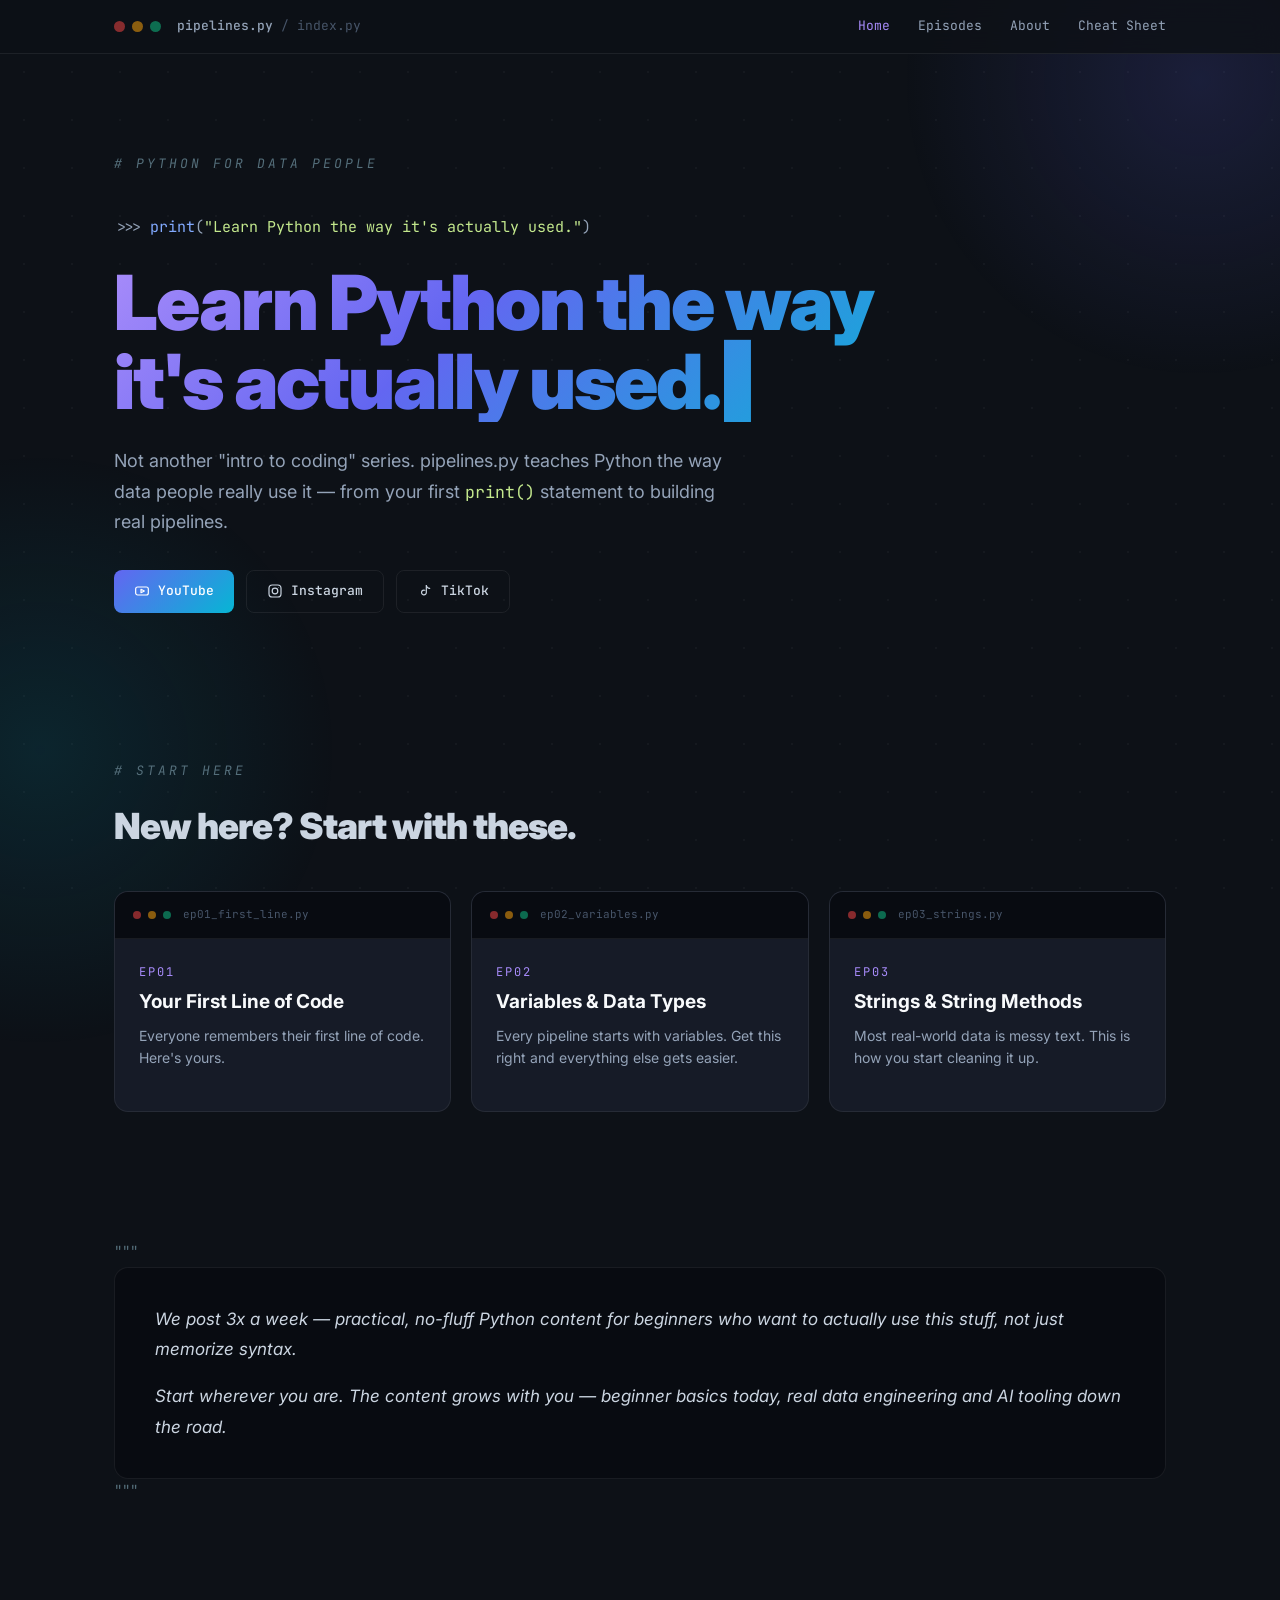
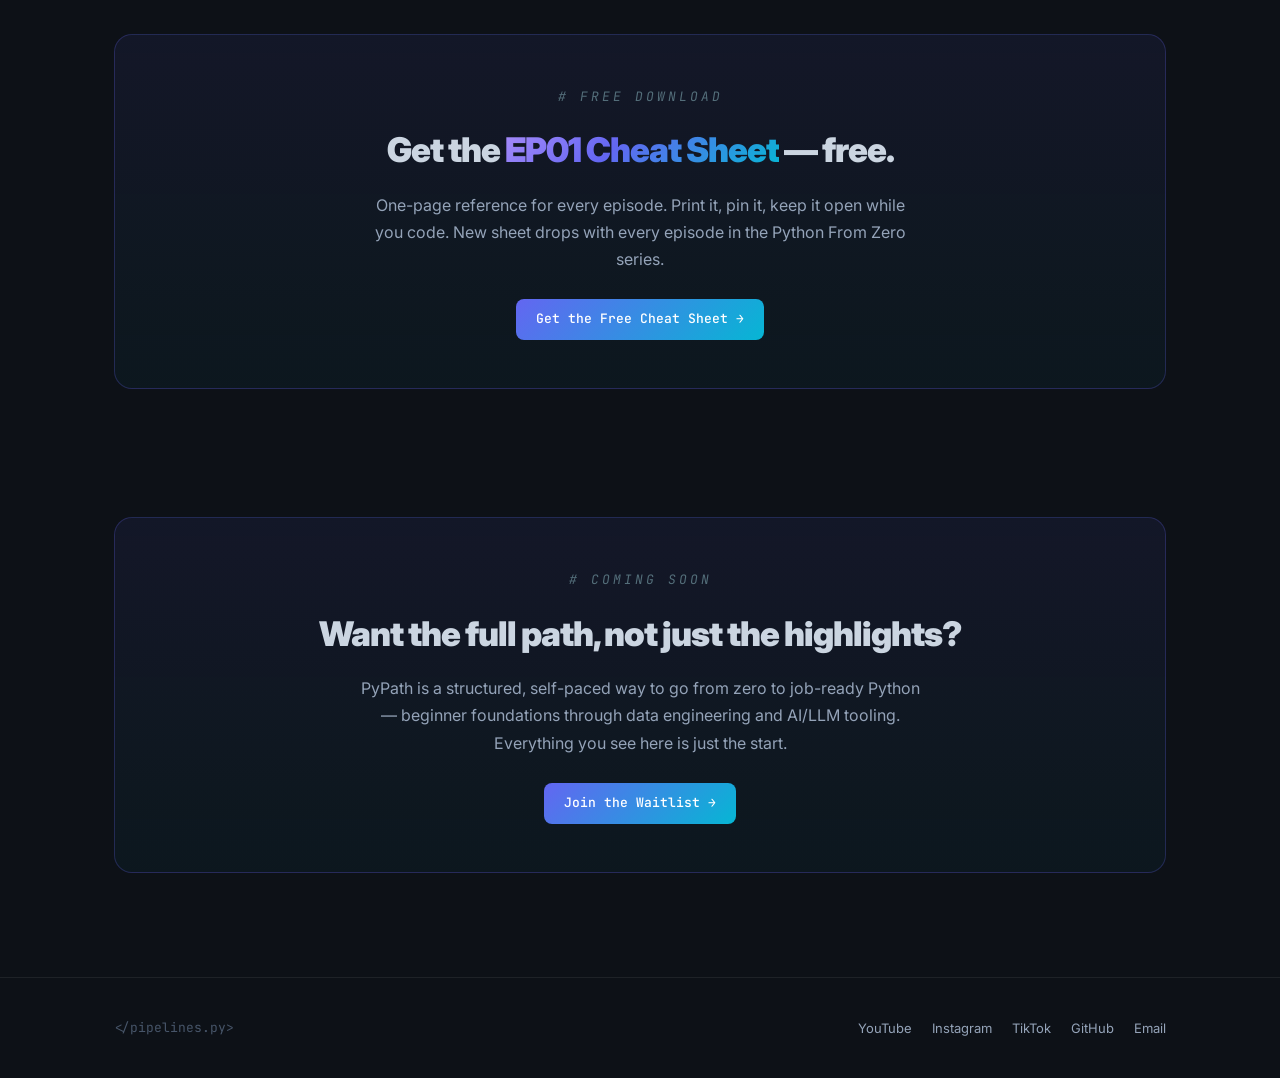
==== index.html @ 2e9fa70a "updated errors in HTML files" ====
<!DOCTYPE html>
<html lang="en">
<head>
<meta charset="UTF-8">
<meta name="viewport" content="width=device-width, initial-scale=1.0">
<title>pipelines.py — Python for Data People</title>
<meta name="description" content="Learn Python the way data engineers actually use it. Free lessons on YouTube, TikTok, and Instagram — beginner-friendly, built for people who work with data.">
<meta property="og:title" content="pipelines.py — Python for Data People">
<meta property="og:description" content="Learn Python the way data engineers actually use it. Free lessons on YouTube, TikTok, and Instagram.">
<meta property="og:type" content="website">
<meta name="theme-color" content="#0D1117">
<link rel="icon" href="favicon.ico" sizes="any">
<link rel="icon" type="image/png" href="favicon.png">
<link rel="apple-touch-icon" href="apple-touch-icon.png">
<link rel="canonical" href="https://pipelinesdotpy.com/">
<link rel="stylesheet" href="assets/styles.css">
</head>
<body>
<div class="orb"></div>
<div class="orb orb-2"></div>

<header class="chrome-nav">
  <div class="chrome-bar">
    <div class="chrome-left">
      <span class="traffic-dots"><span></span><span></span><span></span></span>
      <span class="chrome-filename"><strong>pipelines.py</strong> / index.py</span>
    </div>
    <nav class="chrome-nav-links">
      <a href="index.html" class="active">Home</a>
      <a href="episodes.html">Episodes</a>
      <a href="about.html">About</a>
      <a href="cheatsheet.html">Cheat Sheet</a>
    </nav>
  </div>
</header>

<main>
  <section class="hero">
    <div class="wrap">
      <span class="eyebrow"># python for data people</span>
      <p class="terminal-line">&gt;&gt;&gt; <span class="fn">print</span>(<span class="str">"Learn Python the way it's actually used."</span>)</p>
      <h1 class="gradient-text">Learn Python the way it's actually used.</h1>
      <p class="lede">Not another "intro to coding" series. pipelines.py teaches Python the way data people really use it — from your first <code>print()</code> statement to building real pipelines.</p>
      <div class="hero-actions">
        <a href="https://www.youtube.com/@pipelines.py_YT" class="btn btn-primary" target="_blank" rel="noopener"><svg viewBox="0 0 24 24" width="16" height="16" fill="none" stroke="currentColor" stroke-width="1.8" stroke-linecap="round" stroke-linejoin="round" aria-hidden="true"><rect x="2.5" y="6" width="19" height="12" rx="3"/><path d="M10.5 9.5l5 2.5-5 2.5z"/></svg>YouTube</a>
        <a href="https://www.instagram.com/pipelines.py/" class="btn btn-ghost" target="_blank" rel="noopener"><svg viewBox="0 0 24 24" width="16" height="16" fill="none" stroke="currentColor" stroke-width="1.8" stroke-linecap="round" stroke-linejoin="round" aria-hidden="true"><rect x="3" y="3" width="18" height="18" rx="5"/><circle cx="12" cy="12" r="4.2"/><circle cx="17" cy="7" r="0.6" fill="currentColor" stroke="none"/></svg>Instagram</a>
        <a href="https://www.tiktok.com/@pipelines.py" class="btn btn-ghost" target="_blank" rel="noopener"><svg viewBox="0 0 24 24" width="16" height="16" fill="none" stroke="currentColor" stroke-width="1.8" stroke-linecap="round" stroke-linejoin="round" aria-hidden="true"><path d="M14 4v10.2a3.6 3.6 0 1 1-2.4-3.4"/><path d="M14 4c.6 2.4 2.4 4 5 4.2"/></svg>TikTok</a>
      </div>
    </div>
  </section>

  <section class="section reveal">
    <div class="wrap">
      <div class="section-head">
        <span class="eyebrow"># start here</span>
        <h2>New here? Start with these.</h2>
      </div>
      <div class="card-grid">
        <a href="episodes.html#ep01" class="episode-card">
          <div class="episode-chrome">
            <span class="traffic-dots"><span></span><span></span><span></span></span>
            <span class="fname">ep01_first_line.py</span>
          </div>
          <div class="episode-body">
            <span class="episode-number">EP01</span>
            <h3>Your First Line of Code</h3>
            <p class="episode-hook">Everyone remembers their first line of code. Here's yours.</p>
          </div>
        </a>
        <a href="episodes.html#ep02" class="episode-card">
          <div class="episode-chrome">
            <span class="traffic-dots"><span></span><span></span><span></span></span>
            <span class="fname">ep02_variables.py</span>
          </div>
          <div class="episode-body">
            <span class="episode-number">EP02</span>
            <h3>Variables &amp; Data Types</h3>
            <p class="episode-hook">Every pipeline starts with variables. Get this right and everything else gets easier.</p>
          </div>
        </a>
        <a href="episodes.html#ep03" class="episode-card">
          <div class="episode-chrome">
            <span class="traffic-dots"><span></span><span></span><span></span></span>
            <span class="fname">ep03_strings.py</span>
          </div>
          <div class="episode-body">
            <span class="episode-number">EP03</span>
            <h3>Strings &amp; String Methods</h3>
            <p class="episode-hook">Most real-world data is messy text. This is how you start cleaning it up.</p>
          </div>
        </a>
      </div>
    </div>
  </section>

  <section class="section reveal">
    <div class="wrap">
      <div class="docstring">"""</div>
      <div class="docstring-body">
        <p>We post 3x a week — practical, no-fluff Python content for beginners who want to actually use this stuff, not just memorize syntax.</p>
        <p>Start wherever you are. The content grows with you — beginner basics today, real data engineering and AI tooling down the road.</p>
      </div>
      <div class="docstring">"""</div>
    </div>
  </section>

  <section class="section reveal">
    <div class="wrap">
      <div class="cta-block">
        <span class="eyebrow"># free download</span>
        <h2>Get the <span class="gradient-text">EP01 Cheat Sheet</span> — free.</h2>
        <p>One-page reference for every episode. Print it, pin it, keep it open while you code. New sheet drops with every episode in the Python From Zero series.</p>
        <a href="cheatsheet.html" class="btn btn-primary">Get the Free Cheat Sheet →</a>
      </div>
    </div>
  </section>

  <section class="section reveal">
    <div class="wrap">
      <div class="cta-block">
        <span class="eyebrow"># coming soon</span>
        <h2>Want the full path, not just the highlights?</h2>
        <p>PyPath is a structured, self-paced way to go from zero to job-ready Python — beginner foundations through data engineering and AI/LLM tooling. Everything you see here is just the start.</p>
        <a href="cheatsheet.html" class="btn btn-primary">Join the Waitlist →</a>
      </div>
    </div>
  </section>
</main>

<footer>
  <div class="wrap">
    <span class="footer-tag">&lt;/pipelines.py&gt;</span>
    <nav class="footer-links">
      <a href="https://www.youtube.com/@pipelines.py_YT" target="_blank" rel="noopener">YouTube</a>
      <a href="https://www.instagram.com/pipelines.py/" target="_blank" rel="noopener">Instagram</a>
      <a href="https://www.tiktok.com/@pipelines.py" target="_blank" rel="noopener">TikTok</a>
      <a href="https://github.com/pipelines-dot-py/pipelines-dot-py.github.io" target="_blank" rel="noopener">GitHub</a>
      <a href="mailto:pipelines.py@gmail.com">Email</a>
    </nav>
  </div>
</footer>

<script src="assets/script.js"></script>
</body>
</html>
---- assets/styles.css ----
/* =========================================================
   pipelines.py — shared site styles
   Built from the @pipelines.py Instagram design tokens so the
   site, the videos, and the carousels all read as one brand.
   ========================================================= */

@import url('https://fonts.googleapis.com/css2?family=Inter:wght@400;500;600;700;900&family=JetBrains+Mono:wght@400;500;700&display=swap');

:root {
  /* surfaces */
  --bg:           #0D1117;
  --surface:      #080B11;
  --surface2:     #161B27;
  --border:       rgba(255,255,255,0.07);
  --border-light: rgba(255,255,255,0.04);

  /* brand accents */
  --violet:    #6366F1;
  --violet-lt: #A78BFA;
  --cyan:      #06B6D4;
  --green:     #10B981;
  --pink:      #EC4899;
  --amber:     #F59E0B;
  --red:       #EF4444;

  /* text */
  --white:       #F8FAFC;
  --text-body:   #CBD5E1;
  --text-muted:  #94A3B8;
  --text-subtle: #64748B;
  --text-dim:    #475569;
  --text-ghost:  #334155;

  /* syntax */
  --syn-function: #82AAFF;
  --syn-string:   #C3E88D;
  --syn-comment:  #546E7A;
  --syn-output:   #10B981;

  --gradient-brand: linear-gradient(135deg, #A78BFA, #6366F1 40%, #06B6D4);
  --gradient-fill:  linear-gradient(135deg, #6366F1, #06B6D4);

  --font-display: 'Inter', sans-serif;
  --font-mono: 'JetBrains Mono', monospace;

  --max-width: 1100px;
}

* { box-sizing: border-box; margin: 0; padding: 0; }
html { scroll-behavior: smooth; }

body {
  background: var(--bg);
  color: var(--text-body);
  font-family: var(--font-display);
  line-height: 1.6;
  -webkit-font-smoothing: antialiased;
  overflow-x: hidden;
}

body::before {
  content: '';
  position: fixed;
  inset: 0;
  background-image: radial-gradient(circle, rgba(255,255,255,0.035) 1px, transparent 1px);
  background-size: 48px 48px;
  pointer-events: none;
  z-index: 0;
}

.orb {
  position: fixed;
  width: 600px; height: 600px;
  border-radius: 50%;
  background: radial-gradient(circle, rgba(99,102,241,0.16) 0%, transparent 70%);
  top: -220px; right: -220px;
  pointer-events: none;
  z-index: 0;
}
.orb.orb-2 {
  background: radial-gradient(circle, rgba(6,182,212,0.12) 0%, transparent 70%);
  top: 50%; left: -260px; right: auto;
}

a { color: inherit; text-decoration: none; }
ul { list-style: none; }
code { font-family: var(--font-mono); color: var(--syn-string); font-size: 0.92em; }

.wrap {
  max-width: var(--max-width);
  margin: 0 auto;
  padding: 0 24px;
  position: relative;
  z-index: 1;
}

.gradient-text {
  background: var(--gradient-brand);
  -webkit-background-clip: text;
  -webkit-text-fill-color: transparent;
  background-clip: text;
}

.eyebrow {
  font-family: var(--font-mono);
  font-size: 13px;
  letter-spacing: 3px;
  text-transform: uppercase;
  color: var(--syn-comment);
  font-style: italic;
  display: inline-block;
  margin-bottom: 16px;
}

/* ===== Chrome bar (site nav) ===== */
.chrome-nav {
  position: sticky; top: 0; z-index: 10;
  background: rgba(13,17,23,0.85);
  backdrop-filter: blur(12px);
  border-bottom: 1px solid var(--border);
}
.chrome-bar {
  display: flex; align-items: center; justify-content: space-between;
  max-width: var(--max-width); margin: 0 auto;
  padding: 16px 24px; gap: 24px;
}
.chrome-left { display: flex; align-items: center; gap: 16px; }
.traffic-dots { display: flex; gap: 7px; }
.traffic-dots span { width: 11px; height: 11px; border-radius: 50%; display: block; }
.traffic-dots span:nth-child(1) { background: var(--red); opacity: .55; }
.traffic-dots span:nth-child(2) { background: var(--amber); opacity: .55; }
.traffic-dots span:nth-child(3) { background: var(--green); opacity: .55; }
.chrome-filename { font-family: var(--font-mono); font-size: 13px; color: var(--text-dim); }
.chrome-filename strong { color: var(--text-muted); font-weight: 500; }

.chrome-nav-links { display: flex; align-items: center; gap: 28px; }
.chrome-nav-links a { font-family: var(--font-mono); font-size: 13px; color: var(--text-muted); transition: color .2s; }
.chrome-nav-links a:hover { color: var(--white); }
.chrome-nav-links a.active { color: var(--violet-lt); }

.btn {
  font-family: var(--font-mono); font-size: 13px; font-weight: 500;
  padding: 10px 20px; border-radius: 8px;
  border: 1px solid var(--border);
  display: inline-flex; align-items: center; gap: 8px;
  transition: all .2s; cursor: pointer;
}
.btn-primary { background: var(--gradient-fill); color: #fff; border: none; }
.btn-primary:hover { filter: brightness(1.1); transform: translateY(-1px); }
.btn-ghost { color: var(--text-body); }
.btn-ghost:hover { border-color: var(--violet-lt); color: var(--violet-lt); }

a:focus-visible, .btn:focus-visible {
  outline: 2px solid var(--cyan);
  outline-offset: 3px;
}

/* ===== Hero ===== */
.hero { padding: 100px 0 80px; }
.hero.hero-compact { padding-bottom: 12px; }
.hero.hero-compact h1 { max-width: 14ch; }
.hero .wrap { display: flex; flex-direction: column; align-items: flex-start; gap: 24px; }

.terminal-line { font-family: var(--font-mono); font-size: 15px; color: var(--text-muted); }
.terminal-line .fn { color: var(--syn-function); }
.terminal-line .str { color: var(--syn-string); }

.hero h1 {
  font-size: clamp(40px, 7vw, 76px);
  font-weight: 900; letter-spacing: -2px; line-height: 1.05;
  max-width: 16ch;
}
.hero h1::after {
  content: '▌';
  display: inline-block;
  color: var(--cyan);
  animation: blink 1.1s steps(1) infinite;
  margin-left: 4px;
}
@keyframes blink { 50% { opacity: 0; } }

.hero p.lede { font-size: 18px; color: var(--text-muted); max-width: 56ch; line-height: 1.7; }
.hero-actions { display: flex; flex-wrap: wrap; gap: 12px; margin-top: 8px; }

/* ===== Section shell ===== */
.section { padding: 64px 0; }
.section-head { margin-bottom: 36px; }
.section-head h2 { font-size: clamp(26px, 4vw, 36px); font-weight: 900; letter-spacing: -1px; }

/* ===== Docstring block ===== */
.docstring { font-family: var(--font-mono); font-size: 14px; color: var(--syn-comment); margin-bottom: 4px; }
.docstring-body { background: var(--surface); border: 1px solid var(--border); border-radius: 14px; padding: 36px 40px; }
.docstring-body p { font-style: italic; color: var(--text-body); font-size: 17px; line-height: 1.8; margin-bottom: 16px; }
.docstring-body p:last-child { margin-bottom: 0; }

/* ===== Episode cards ===== */
.card-grid { display: grid; grid-template-columns: repeat(3, 1fr); gap: 20px; }
.card-grid-full { display: grid; grid-template-columns: 1fr; gap: 24px; }

.episode-card {
  background: var(--surface2);
  border: 1px solid var(--border);
  border-radius: 14px;
  overflow: hidden;
  display: block;
  transition: transform .25s, border-color .25s;
}
.episode-card:hover { transform: translateY(-4px); border-color: rgba(99,102,241,0.3); }

.episode-chrome { display: flex; align-items: center; gap: 12px; padding: 14px 18px; border-bottom: 1px solid var(--border); background: var(--surface); }
.episode-chrome .traffic-dots span { width: 8px; height: 8px; }
.episode-chrome .fname { font-family: var(--font-mono); font-size: 11px; color: var(--text-dim); }

.episode-body { padding: 24px; }
.episode-card.full .episode-body { padding: 32px 36px; }
.episode-number { font-family: var(--font-mono); font-size: 12px; letter-spacing: 2px; color: var(--violet-lt); margin-bottom: 8px; display: block; }
.episode-card h3 { font-size: 19px; font-weight: 700; color: var(--white); margin-bottom: 10px; line-height: 1.3; }
.episode-card.full h3 { font-size: 22px; }
.episode-hook { font-size: 14px; color: var(--text-muted); margin-bottom: 18px; line-height: 1.6; }
.episode-card.full .episode-hook { font-size: 15px; }

.episode-learn { margin-bottom: 22px; }
.episode-learn li { font-size: 13px; color: var(--text-body); padding-left: 18px; position: relative; margin-bottom: 8px; line-height: 1.5; }
.episode-learn li::before { content: '•'; position: absolute; left: 0; color: var(--cyan); }

.episode-actions { display: flex; flex-wrap: wrap; gap: 10px; }
.episode-actions .btn { padding: 8px 14px; font-size: 12px; }

/* ===== CTA / PyPath block ===== */
.cta-block {
  background: linear-gradient(180deg, rgba(99,102,241,0.08), rgba(6,182,212,0.04));
  border: 1px solid rgba(99,102,241,0.25);
  border-radius: 18px;
  padding: 48px 40px;
  text-align: center;
}
.cta-block h2 { font-size: clamp(24px, 4vw, 34px); font-weight: 900; margin-bottom: 14px; letter-spacing: -1px; }
.cta-block p { color: var(--text-muted); max-width: 56ch; margin: 0 auto 26px; font-size: 16px; line-height: 1.7; }

/* ===== About page ===== */
.about-body p { font-size: 17px; color: var(--text-body); line-height: 1.85; margin-bottom: 22px; max-width: 68ch; }
.about-body p:first-of-type { font-size: 19px; color: var(--white); }

/* ===== Footer ===== */
footer { border-top: 1px solid var(--border); padding: 40px 0; margin-top: 40px; }
footer .wrap { display: flex; justify-content: space-between; align-items: center; flex-wrap: wrap; gap: 16px; }
.footer-tag { font-family: var(--font-mono); font-size: 13px; color: var(--text-dim); }
.footer-links { display: flex; gap: 20px; flex-wrap: wrap; }
.footer-links a { font-size: 13px; color: var(--text-muted); transition: color .2s; }
.footer-links a:hover { color: var(--violet-lt); }

/* ===== Reveal-on-scroll ===== */
.reveal { opacity: 0; transform: translateY(16px); transition: opacity .6s ease, transform .6s ease; }
.reveal.is-visible { opacity: 1; transform: translateY(0); }

@media (prefers-reduced-motion: reduce) {
  .reveal { opacity: 1; transform: none; transition: none; }
  .hero h1::after { animation: none; }
  html { scroll-behavior: auto; }
}

/* ===== Responsive ===== */
@media (max-width: 860px) {
  .card-grid { grid-template-columns: 1fr; }
}
@media (max-width: 620px) {
  .chrome-bar { flex-wrap: wrap; }
  .chrome-nav-links { width: 100%; justify-content: space-between; order: 3; padding-top: 10px; border-top: 1px solid var(--border); }
  .hero { padding: 64px 0 56px; }
  .episode-card.full .episode-body { padding: 24px; }
  footer .wrap { flex-direction: column; align-items: flex-start; }
}
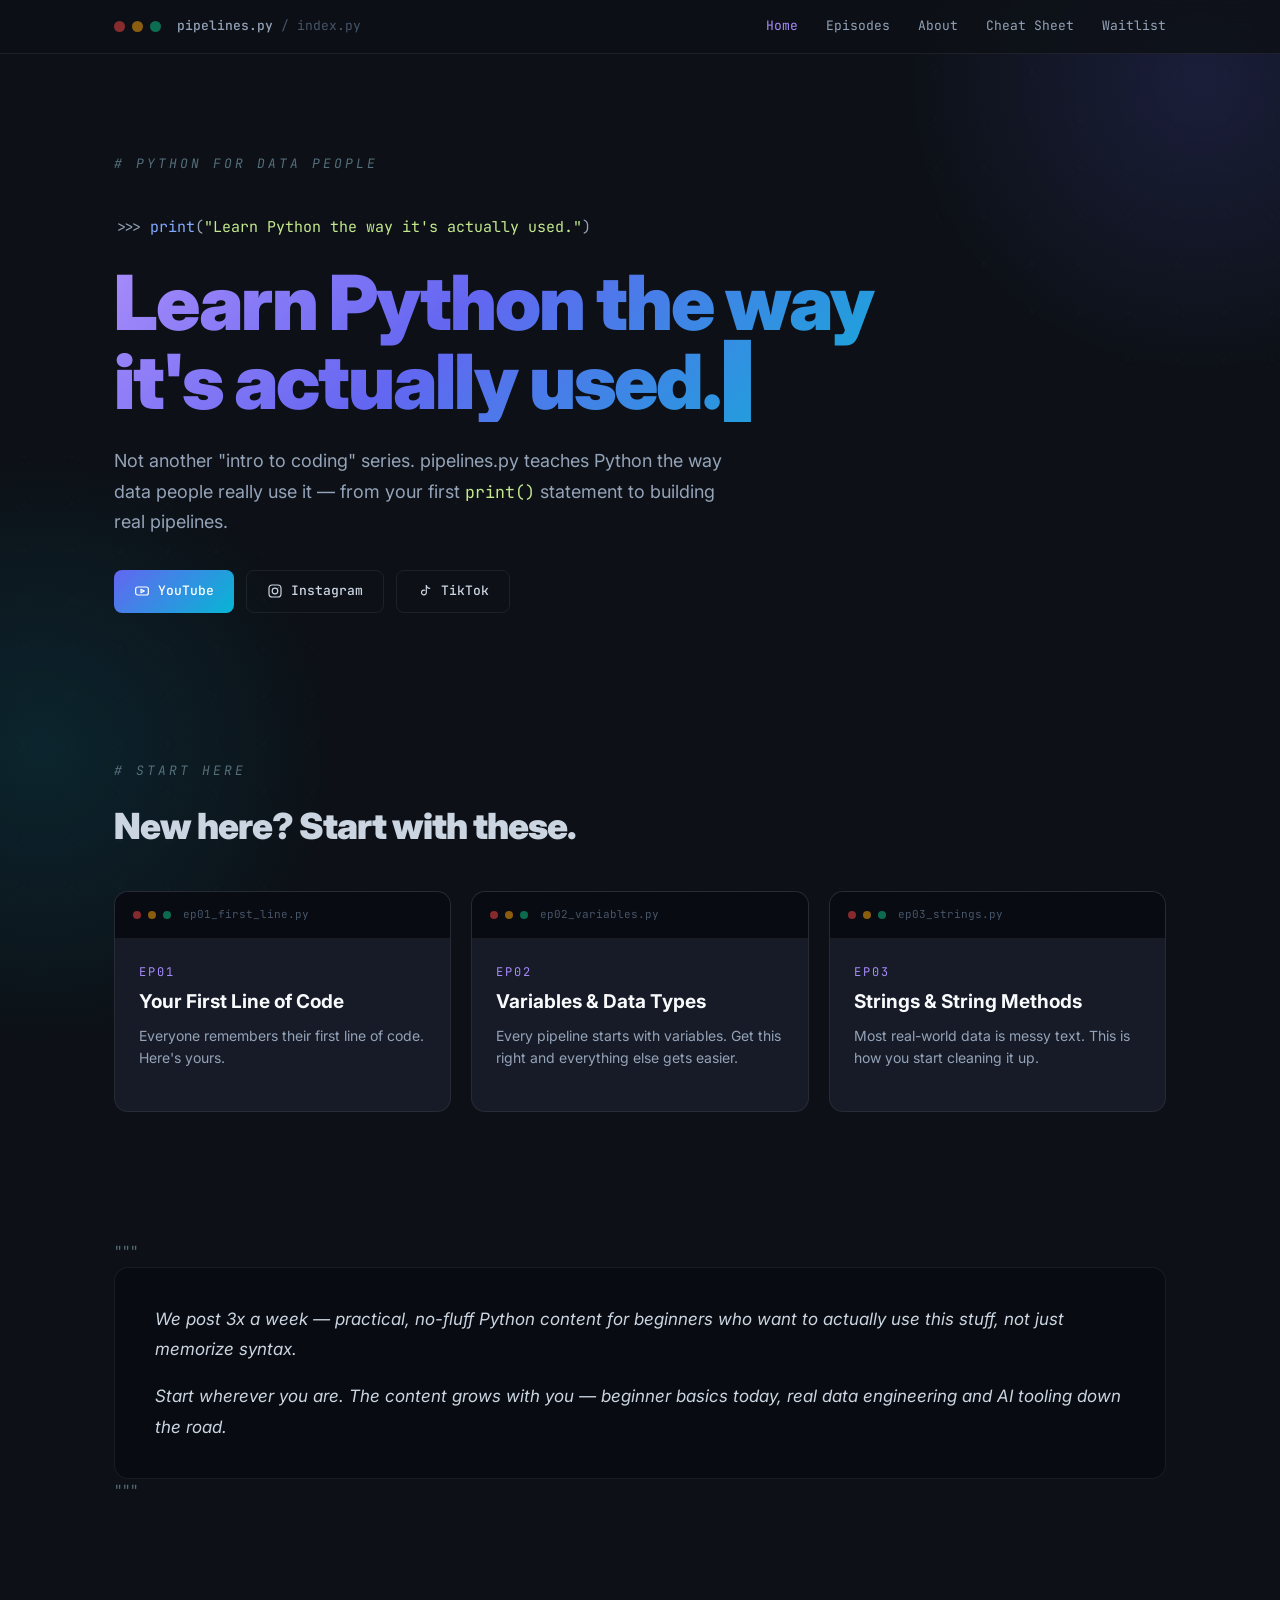
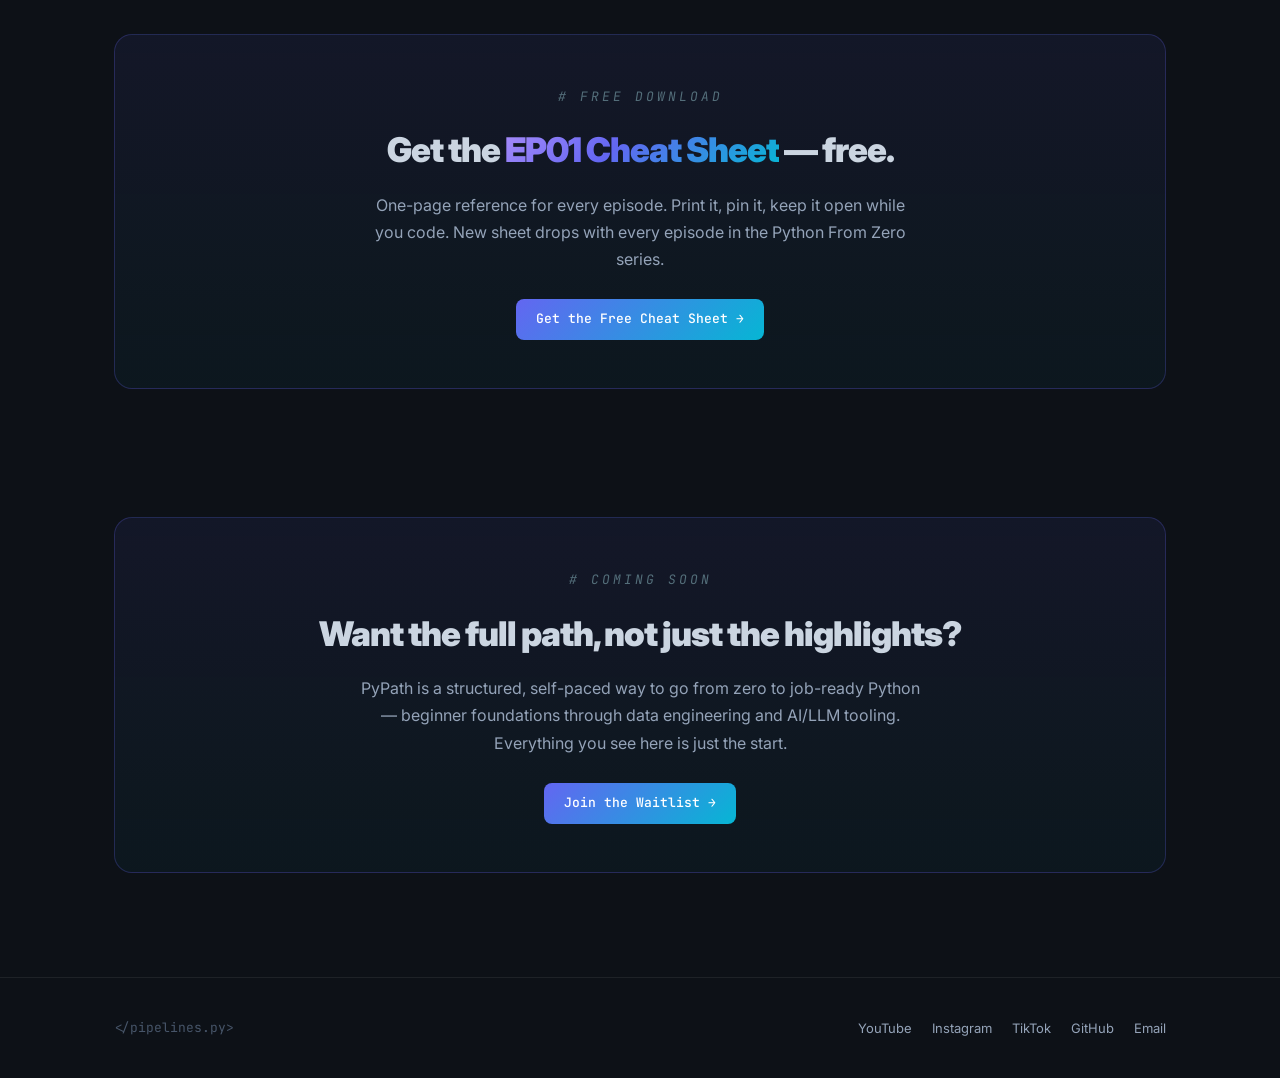
==== commit 9a5347a1: "fixed nav button issues and distinguishing waitlist vs cheat sheet" ====
--- a/index.html
+++ b/index.html
@@ -30,6 +30,7 @@
       <a href="episodes.html">Episodes</a>
       <a href="about.html">About</a>
       <a href="cheatsheet.html">Cheat Sheet</a>
+      <a href="waitlist.html">Waitlist</a>
     </nav>
   </div>
 </header>
@@ -121,7 +122,7 @@
         <span class="eyebrow"># coming soon</span>
         <h2>Want the full path, not just the highlights?</h2>
         <p>PyPath is a structured, self-paced way to go from zero to job-ready Python — beginner foundations through data engineering and AI/LLM tooling. Everything you see here is just the start.</p>
-        <a href="cheatsheet.html" class="btn btn-primary">Join the Waitlist →</a>
+        <a href="waitlist.html" class="btn btn-primary">Join the Waitlist →</a>
       </div>
     </div>
   </section>
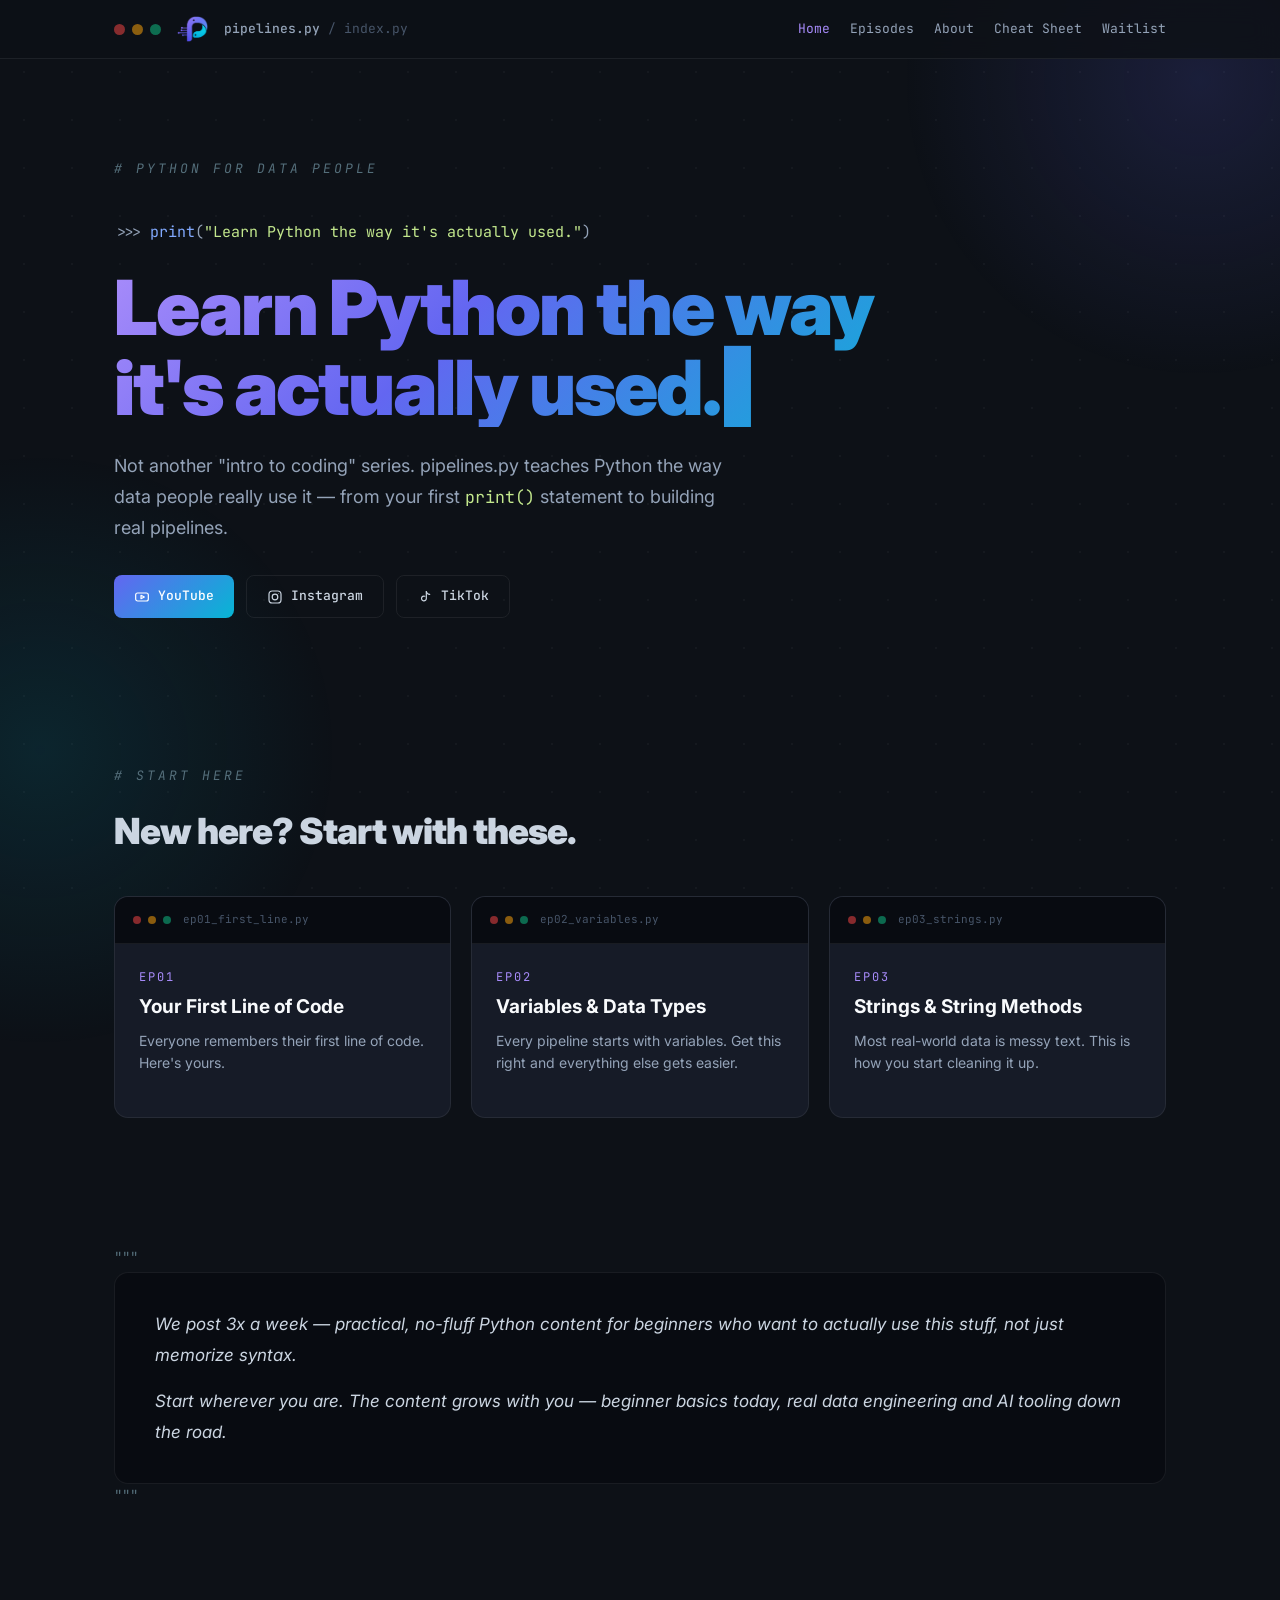
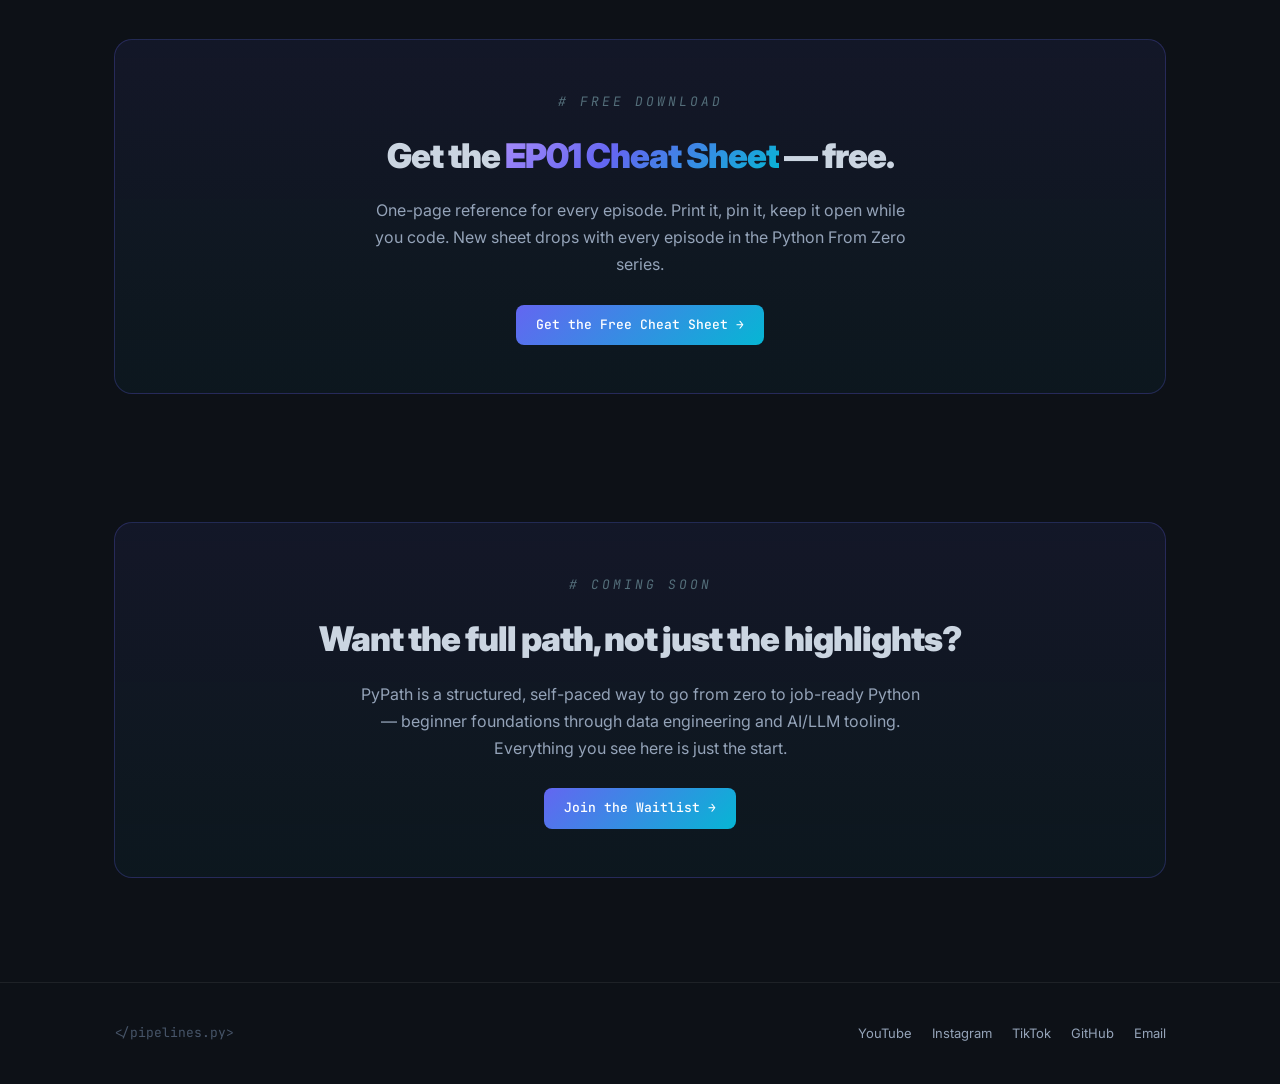
==== commit 48bb4d4e: "Add logo to nav + Google Analytics" ====
--- a/index.html
+++ b/index.html
@@ -14,6 +14,14 @@
 <link rel="apple-touch-icon" href="apple-touch-icon.png">
 <link rel="canonical" href="https://pipelinesdotpy.com/">
 <link rel="stylesheet" href="assets/styles.css">
+  <!-- Google tag (gtag.js) -->
+  <script async src="https://www.googletagmanager.com/gtag/js?id=G-R0RNT5WGVG"></script>
+  <script>
+    window.dataLayer = window.dataLayer || [];
+    function gtag(){dataLayer.push(arguments);}
+    gtag('js', new Date());
+    gtag('config', 'G-R0RNT5WGVG');
+  </script>
 </head>
 <body>
 <div class="orb"></div>
@@ -23,6 +31,7 @@
   <div class="chrome-bar">
     <div class="chrome-left">
       <span class="traffic-dots"><span></span><span></span><span></span></span>
+      <img src="logo.png" alt="pipelines.py" style="height:26px;width:auto;">
       <span class="chrome-filename"><strong>pipelines.py</strong> / index.py</span>
     </div>
     <nav class="chrome-nav-links">
--- a/assets/styles.css
+++ b/assets/styles.css
@@ -133,7 +133,7 @@
 .chrome-filename { font-family: var(--font-mono); font-size: 13px; color: var(--text-dim); }
 .chrome-filename strong { color: var(--text-muted); font-weight: 500; }
 
-.chrome-nav-links { display: flex; align-items: center; gap: 28px; }
+.chrome-nav-links { display: flex; align-items: center; gap: 20px; }
 .chrome-nav-links a { font-family: var(--font-mono); font-size: 13px; color: var(--text-muted); transition: color .2s; }
 .chrome-nav-links a:hover { color: var(--white); }
 .chrome-nav-links a.active { color: var(--violet-lt); }
@@ -262,10 +262,16 @@
 /* ===== Responsive ===== */
 @media (max-width: 860px) {
   .card-grid { grid-template-columns: 1fr; }
+  .chrome-nav-links { gap: 14px; }
 }
 @media (max-width: 620px) {
   .chrome-bar { flex-wrap: wrap; }
-  .chrome-nav-links { width: 100%; justify-content: space-between; order: 3; padding-top: 10px; border-top: 1px solid var(--border); }
+  .chrome-nav-links {
+    width: 100%; order: 3;
+    padding-top: 10px; border-top: 1px solid var(--border);
+    flex-wrap: wrap; gap: 10px 16px;
+    justify-content: flex-start;
+  }
   .hero { padding: 64px 0 56px; }
   .episode-card.full .episode-body { padding: 24px; }
   footer .wrap { flex-direction: column; align-items: flex-start; }
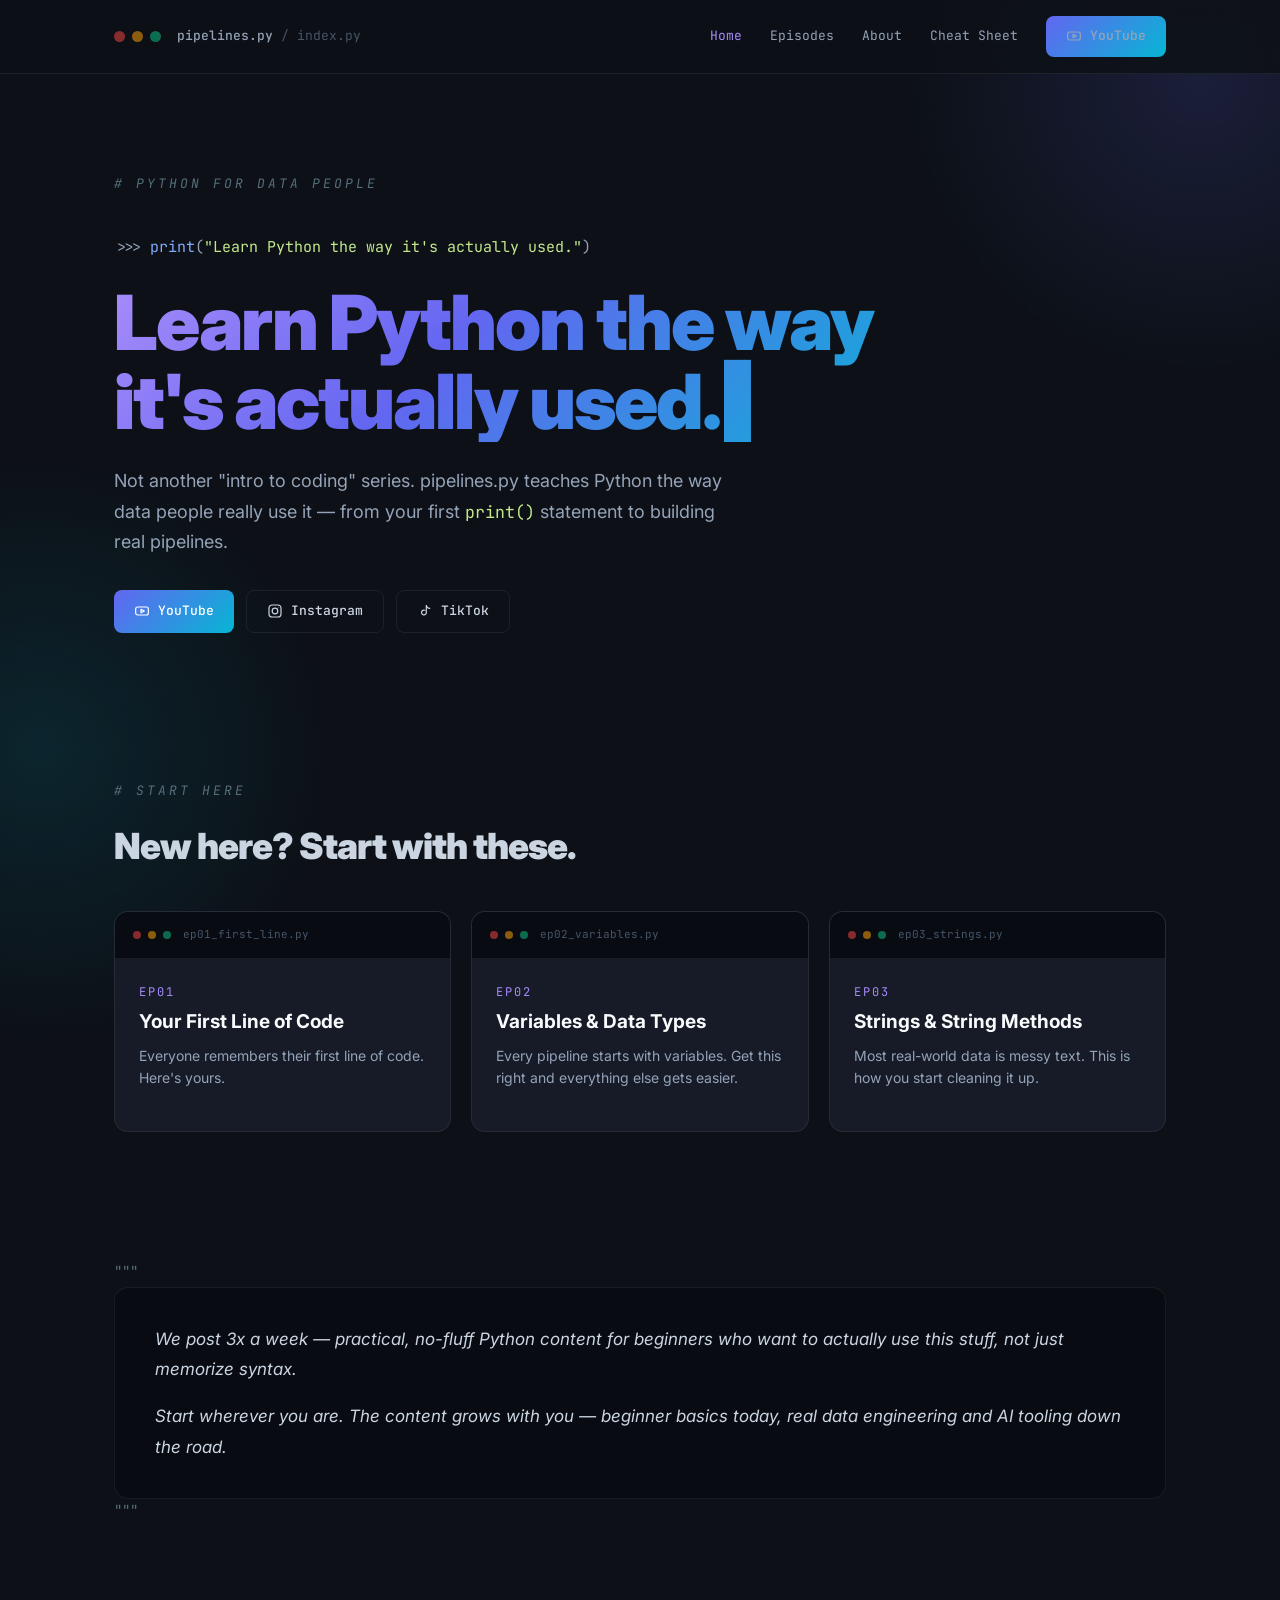
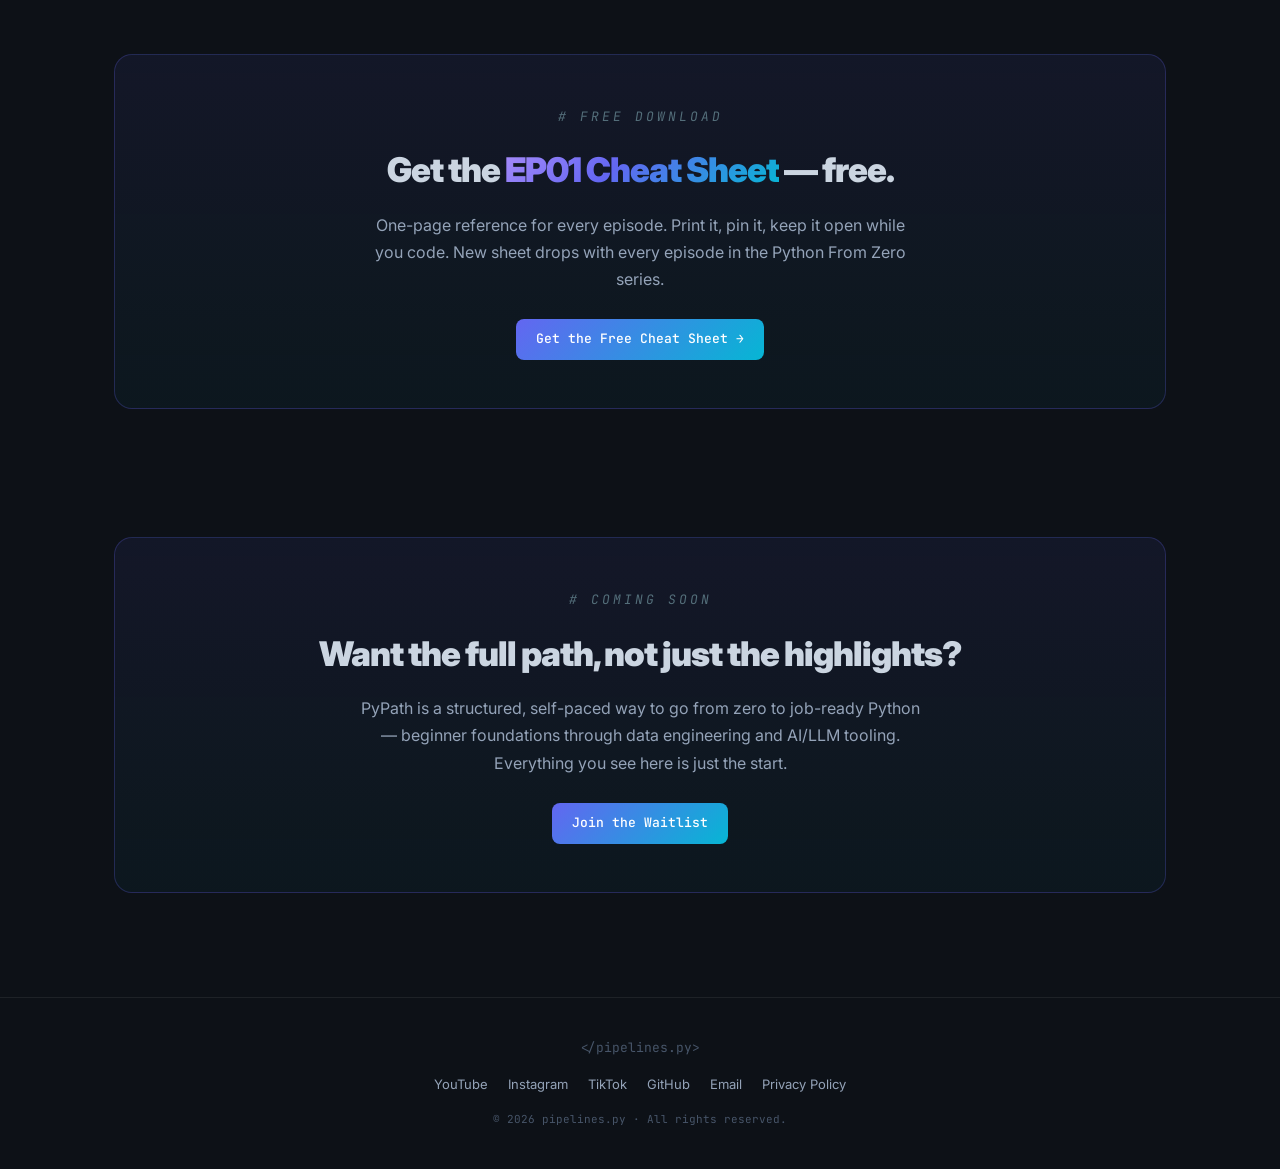
==== commit 672bd196: "Add privacy policy, copyright footer 2026" ====
--- a/index.html
+++ b/index.html
@@ -14,14 +14,6 @@
 <link rel="apple-touch-icon" href="apple-touch-icon.png">
 <link rel="canonical" href="https://pipelinesdotpy.com/">
 <link rel="stylesheet" href="assets/styles.css">
-  <!-- Google tag (gtag.js) -->
-  <script async src="https://www.googletagmanager.com/gtag/js?id=G-R0RNT5WGVG"></script>
-  <script>
-    window.dataLayer = window.dataLayer || [];
-    function gtag(){dataLayer.push(arguments);}
-    gtag('js', new Date());
-    gtag('config', 'G-R0RNT5WGVG');
-  </script>
 </head>
 <body>
 <div class="orb"></div>
@@ -31,7 +23,6 @@
   <div class="chrome-bar">
     <div class="chrome-left">
       <span class="traffic-dots"><span></span><span></span><span></span></span>
-      <img src="logo.png" alt="pipelines.py" style="height:26px;width:auto;">
       <span class="chrome-filename"><strong>pipelines.py</strong> / index.py</span>
     </div>
     <nav class="chrome-nav-links">
@@ -39,7 +30,7 @@
       <a href="episodes.html">Episodes</a>
       <a href="about.html">About</a>
       <a href="cheatsheet.html">Cheat Sheet</a>
-      <a href="waitlist.html">Waitlist</a>
+      <a href="https://www.youtube.com/@pipelines.py_YT" class="btn btn-primary" target="_blank" rel="noopener"><svg viewBox="0 0 24 24" width="16" height="16" fill="none" stroke="currentColor" stroke-width="1.8" stroke-linecap="round" stroke-linejoin="round" aria-hidden="true"><rect x="2.5" y="6" width="19" height="12" rx="3"/><path d="M10.5 9.5l5 2.5-5 2.5z"/></svg>YouTube</a>
     </nav>
   </div>
 </header>
@@ -131,7 +122,8 @@
         <span class="eyebrow"># coming soon</span>
         <h2>Want the full path, not just the highlights?</h2>
         <p>PyPath is a structured, self-paced way to go from zero to job-ready Python — beginner foundations through data engineering and AI/LLM tooling. Everything you see here is just the start.</p>
-        <a href="waitlist.html" class="btn btn-primary">Join the Waitlist →</a>
+        <!-- TODO: replace with your real Google Form URL -->
+        <a href="https://forms.google.com/REPLACE_WITH_YOUR_FORM_ID" class="btn btn-primary" target="_blank" rel="noopener">Join the Waitlist</a>
       </div>
     </div>
   </section>
@@ -146,7 +138,9 @@
       <a href="https://www.tiktok.com/@pipelines.py" target="_blank" rel="noopener">TikTok</a>
       <a href="https://github.com/pipelines-dot-py/pipelines-dot-py.github.io" target="_blank" rel="noopener">GitHub</a>
       <a href="mailto:pipelines.py@gmail.com">Email</a>
+      <a href="privacy.html">Privacy Policy</a>
     </nav>
+    <p class="footer-copy">&copy; 2026 pipelines.py &middot; All rights reserved.</p>
   </div>
 </footer>
 
--- a/assets/styles.css
+++ b/assets/styles.css
@@ -133,7 +133,7 @@
 .chrome-filename { font-family: var(--font-mono); font-size: 13px; color: var(--text-dim); }
 .chrome-filename strong { color: var(--text-muted); font-weight: 500; }
 
-.chrome-nav-links { display: flex; align-items: center; gap: 20px; }
+.chrome-nav-links { display: flex; align-items: center; gap: 28px; }
 .chrome-nav-links a { font-family: var(--font-mono); font-size: 13px; color: var(--text-muted); transition: color .2s; }
 .chrome-nav-links a:hover { color: var(--white); }
 .chrome-nav-links a.active { color: var(--violet-lt); }
@@ -147,6 +147,9 @@
 }
 .btn-primary { background: var(--gradient-fill); color: #fff; border: none; }
 .btn-primary:hover { filter: brightness(1.1); transform: translateY(-1px); }
+.btn svg { width: 16px; height: 16px; flex-shrink: 0; }
+.footer-links a { display: inline-flex; align-items: center; gap: 6px; }
+.footer-links svg { width: 15px; height: 15px; flex-shrink: 0; }
 .btn-ghost { color: var(--text-body); }
 .btn-ghost:hover { border-color: var(--violet-lt); color: var(--violet-lt); }
 
@@ -243,11 +246,12 @@
 
 /* ===== Footer ===== */
 footer { border-top: 1px solid var(--border); padding: 40px 0; margin-top: 40px; }
-footer .wrap { display: flex; justify-content: space-between; align-items: center; flex-wrap: wrap; gap: 16px; }
+footer .wrap { display: flex; flex-direction: column; align-items: center; gap: 16px; text-align: center; }
 .footer-tag { font-family: var(--font-mono); font-size: 13px; color: var(--text-dim); }
-.footer-links { display: flex; gap: 20px; flex-wrap: wrap; }
+.footer-links { display: flex; gap: 20px; flex-wrap: wrap; justify-content: center; }
 .footer-links a { font-size: 13px; color: var(--text-muted); transition: color .2s; }
 .footer-links a:hover { color: var(--violet-lt); }
+.footer-copy { font-family: var(--font-mono); font-size: 11px; color: var(--text-dim); }
 
 /* ===== Reveal-on-scroll ===== */
 .reveal { opacity: 0; transform: translateY(16px); transition: opacity .6s ease, transform .6s ease; }
@@ -262,16 +266,10 @@
 /* ===== Responsive ===== */
 @media (max-width: 860px) {
   .card-grid { grid-template-columns: 1fr; }
-  .chrome-nav-links { gap: 14px; }
 }
 @media (max-width: 620px) {
   .chrome-bar { flex-wrap: wrap; }
-  .chrome-nav-links {
-    width: 100%; order: 3;
-    padding-top: 10px; border-top: 1px solid var(--border);
-    flex-wrap: wrap; gap: 10px 16px;
-    justify-content: flex-start;
-  }
+  .chrome-nav-links { width: 100%; justify-content: space-between; order: 3; padding-top: 10px; border-top: 1px solid var(--border); }
   .hero { padding: 64px 0 56px; }
   .episode-card.full .episode-body { padding: 24px; }
   footer .wrap { flex-direction: column; align-items: flex-start; }
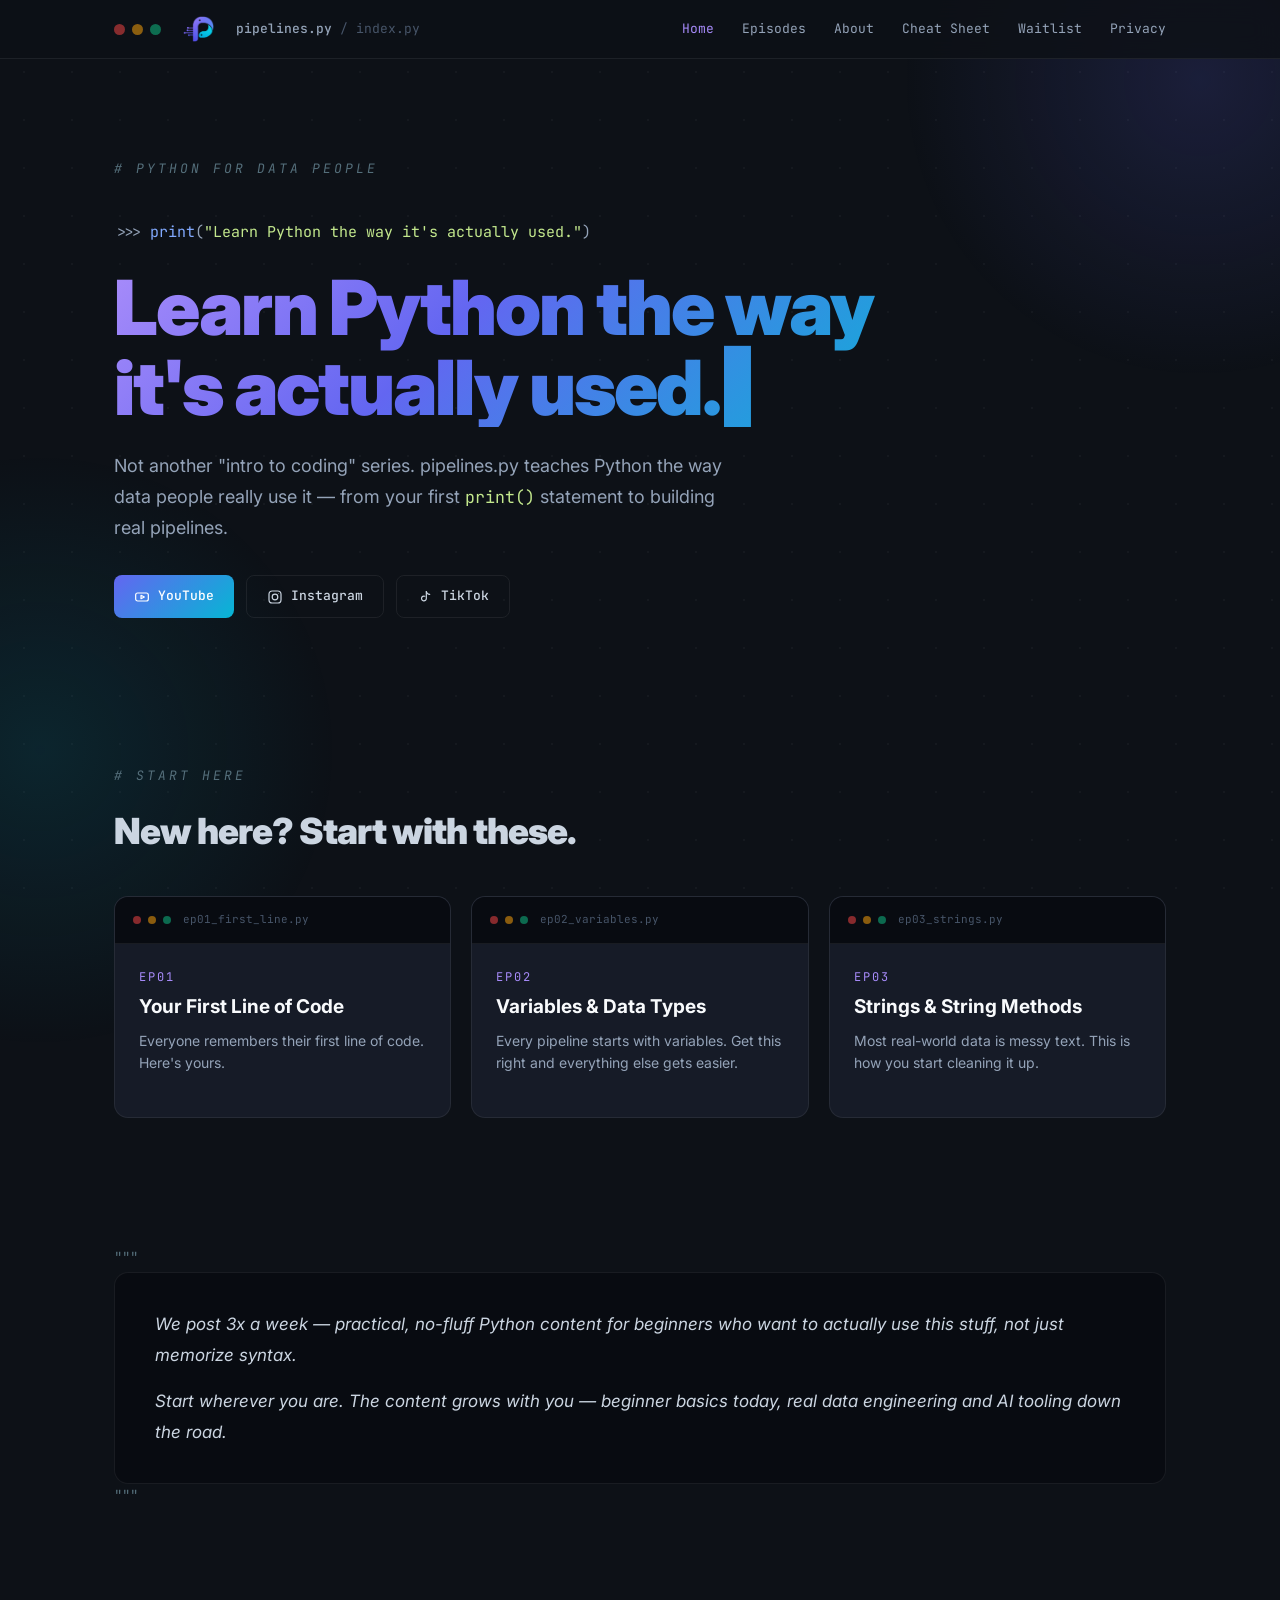
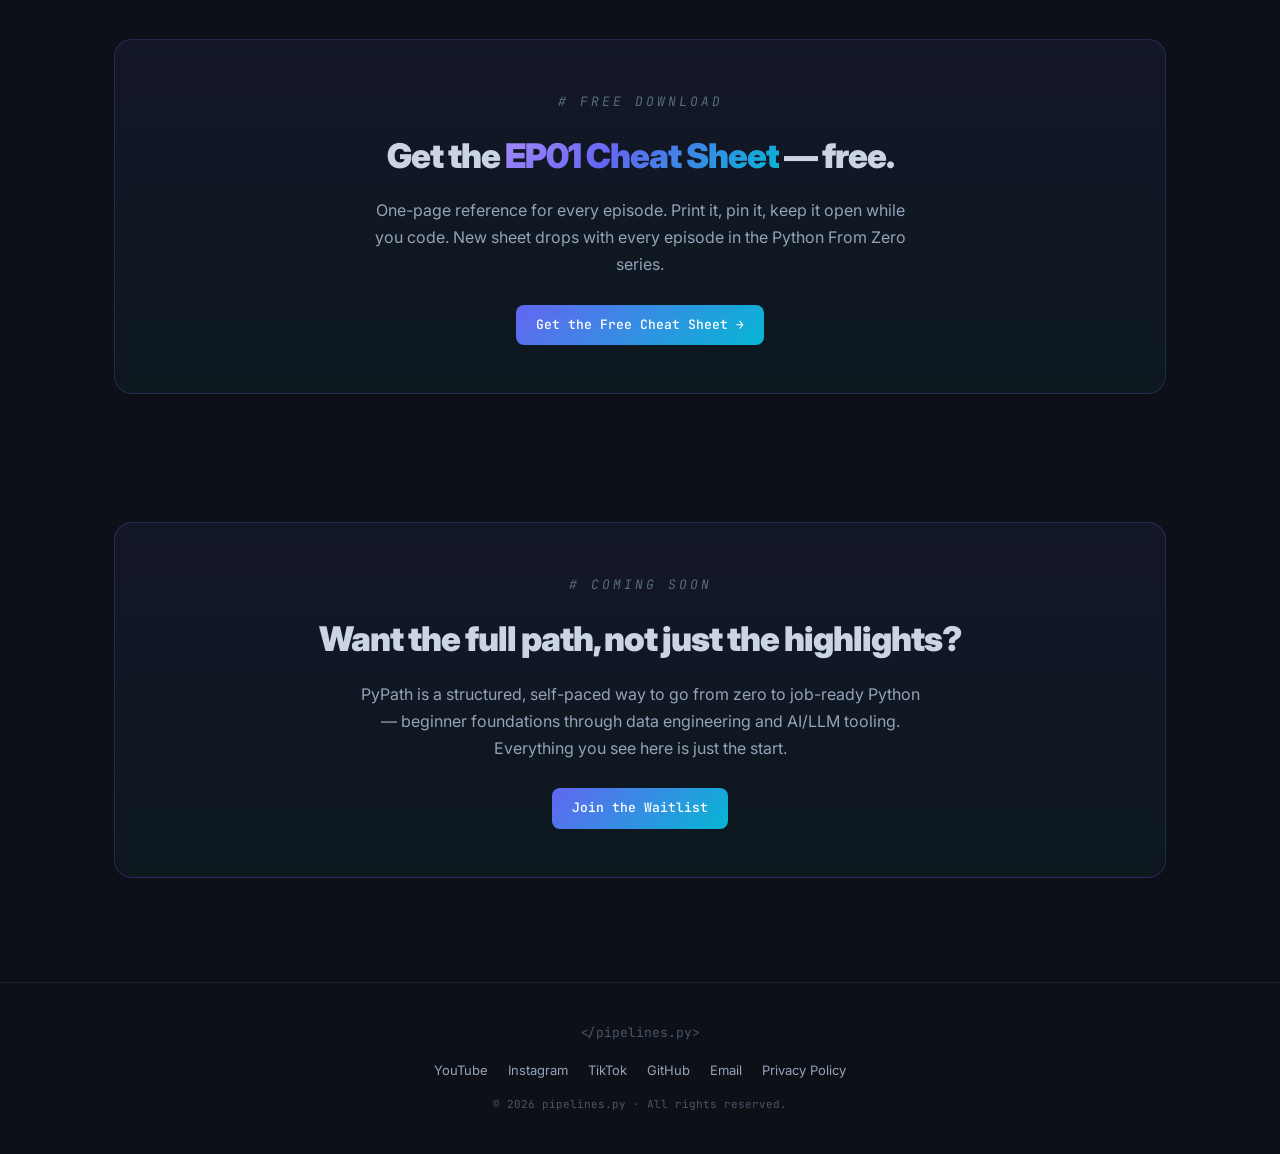
==== commit d34e0d06: "updated 6 HTML files with copyright footer" ====
--- a/index.html
+++ b/index.html
@@ -4,7 +4,7 @@
 <meta charset="UTF-8">
 <meta name="viewport" content="width=device-width, initial-scale=1.0">
 <title>pipelines.py — Python for Data People</title>
-<meta name="description" content="Learn Python the way data engineers actually use it. Free lessons on YouTube, TikTok, and Instagram — beginner-friendly, built for people who work with data.">
+<meta name="description" content="Learn Python the way data engineers actually use it. Free lessons on YouTube, TikTok, and Instagram.">
 <meta property="og:title" content="pipelines.py — Python for Data People">
 <meta property="og:description" content="Learn Python the way data engineers actually use it. Free lessons on YouTube, TikTok, and Instagram.">
 <meta property="og:type" content="website">
@@ -14,6 +14,10 @@
 <link rel="apple-touch-icon" href="apple-touch-icon.png">
 <link rel="canonical" href="https://pipelinesdotpy.com/">
 <link rel="stylesheet" href="assets/styles.css">
+<style>
+.chrome-left img { margin: 0 6px; vertical-align: middle; }
+</style>
+
 </head>
 <body>
 <div class="orb"></div>
@@ -23,6 +27,7 @@
   <div class="chrome-bar">
     <div class="chrome-left">
       <span class="traffic-dots"><span></span><span></span><span></span></span>
+      <img src="[data-uri]